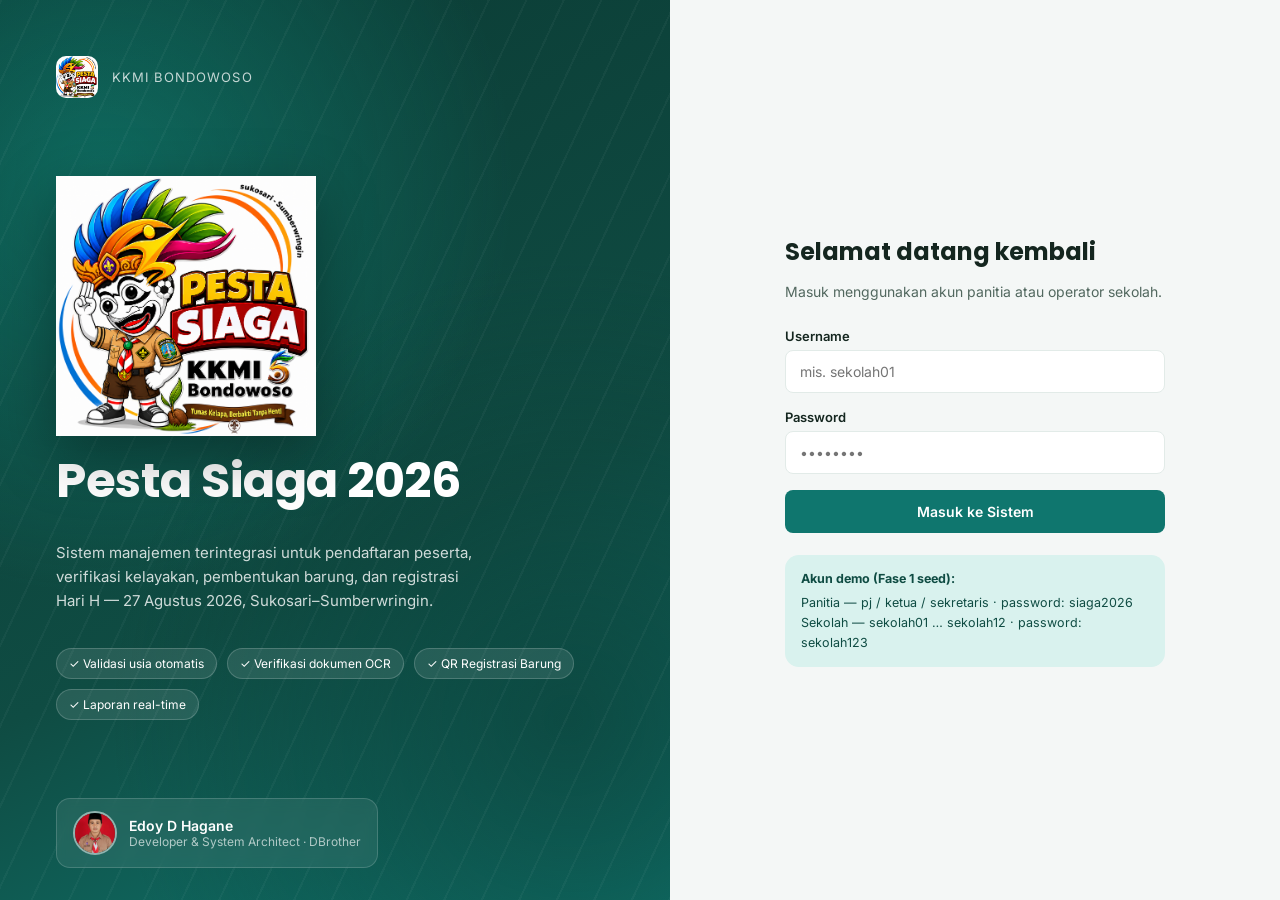
==== index.html @ be88056a "Add files via upload" ====
<!DOCTYPE html>
<html lang="id">
<head>
<meta charset="UTF-8">
<title>Pesta Siaga 2026 — Login</title>
<meta name="viewport" content="width=device-width, initial-scale=1.0">
<link rel="preconnect" href="https://fonts.googleapis.com">
<link href="https://fonts.googleapis.com/css2?family=Poppins:wght@600;700;800&family=Inter:wght@400;500;600;700&family=JetBrains+Mono:wght@600;700&display=swap" rel="stylesheet">
<link rel="stylesheet" href="css/style.css">
</head>
<body>

<div class="login-shell">

  <div class="login-hero">
    <div class="hero-top">
      <img src="assets/logo.png" alt="Logo Pesta Siaga">
      <span>KKMI Bondowoso</span>
    </div>

    <div class="hero-main">
      <img class="hero-logo" src="assets/logo.png" alt="Pesta Siaga 2026">
      <h1>Pesta Siaga 2026</h1>
      <p>Sistem manajemen terintegrasi untuk pendaftaran peserta, verifikasi kelayakan, pembentukan barung, dan registrasi Hari H — 27 Agustus 2026, Sukosari–Sumberwringin.</p>

      <div class="hero-features">
        <span>✓ Validasi usia otomatis</span>
        <span>✓ Verifikasi dokumen OCR</span>
        <span>✓ QR Registrasi Barung</span>
        <span>✓ Laporan real-time</span>
      </div>
    </div>

    <div class="dev-card">
      <img src="assets/developer.png" alt="Edoy D Hagane">
      <div>
        <div class="dev-name">Edoy D Hagane</div>
        <div class="dev-role">Developer &amp; System Architect · DBrother</div>
      </div>
    </div>
  </div>

  <div class="login-panel">
    <div class="login-card">
      <h2>Selamat datang kembali</h2>
      <p class="sub">Masuk menggunakan akun panitia atau operator sekolah.</p>

      <div id="errorBox" class="error-box"></div>

      <form id="loginForm">
        <div class="field">
          <label for="username">Username</label>
          <input id="username" type="text" autocomplete="username" required placeholder="mis. sekolah01">
        </div>

        <div class="field">
          <label for="password">Password</label>
          <input id="password" type="password" autocomplete="current-password" required placeholder="••••••••">
        </div>

        <button id="submitBtn" type="submit" class="btn-primary">Masuk ke Sistem</button>
      </form>

      <div class="hint-box">
        <b>Akun demo (Fase 1 seed):</b>
        Panitia — pj / ketua / sekretaris · password: siaga2026<br>
        Sekolah — sekolah01 … sekolah12 · password: sekolah123
      </div>
    </div>
  </div>

</div>

<script src="js/api.js"></script>
<script src="js/auth.js"></script>
</body>
</html>
---- css/style.css ----
/* =========================================================
   PESTA SIAGA 2026 — Design Tokens
   Palet diturunkan dari identitas logo & mockup: hijau tunas
   kelapa/pramuka sebagai warna inti, dengan aksen status
   verifikasi (kuning/oranye/merah/hijau) untuk data.
   ========================================================= */

:root {
  --forest-900: #0b3b34;
  --forest-800: #0f4c43;
  --teal-700: #0f766e;
  --teal-500: #14b8a6;
  --teal-100: #d9f2ee;

  --cream: #f4f7f6;
  --white: #ffffff;
  --ink-900: #14261f;
  --ink-600: #52685f;
  --ink-400: #8ea39a;
  --line: #e2ebe8;

  --amber: #f59e0b;
  --orange: #f97316;
  --red: #dc2626;
  --green: #22c55e;

  --font-display: 'Poppins', sans-serif;
  --font-body: 'Inter', sans-serif;
  --font-mono: 'JetBrains Mono', monospace;

  --radius-lg: 20px;
  --radius-md: 14px;
  --radius-sm: 8px;

  --shadow-card: 0 4px 24px rgba(15, 76, 67, 0.08);
  --shadow-pop: 0 12px 40px rgba(15, 76, 67, 0.16);
}

* { box-sizing: border-box; }

body {
  margin: 0;
  font-family: var(--font-body);
  color: var(--ink-900);
  background: var(--cream);
  -webkit-font-smoothing: antialiased;
}

h1, h2, h3, h4 { font-family: var(--font-display); margin: 0; }

a { color: inherit; text-decoration: none; }

button { font-family: var(--font-body); cursor: pointer; }

:focus-visible {
  outline: 3px solid var(--teal-500);
  outline-offset: 2px;
}

@media (prefers-reduced-motion: reduce) {
  *, *::before, *::after {
    animation-duration: 0.001ms !important;
    transition-duration: 0.001ms !important;
  }
}

/* =========================================================
   LOGIN PAGE
   ========================================================= */

.login-shell {
  min-height: 100vh;
  display: grid;
  grid-template-columns: 1.1fr 1fr;
}

@media (max-width: 900px) {
  .login-shell { grid-template-columns: 1fr; }
  .login-hero { min-height: 320px; }
}

.login-hero {
  position: relative;
  background:
    radial-gradient(circle at 15% 20%, rgba(20, 184, 166, 0.35), transparent 45%),
    radial-gradient(circle at 85% 80%, rgba(11, 59, 52, 0.6), transparent 50%),
    linear-gradient(155deg, var(--forest-900), var(--forest-800) 60%, var(--teal-700));
  color: var(--white);
  padding: 56px 56px 32px;
  display: flex;
  flex-direction: column;
  justify-content: space-between;
  overflow: hidden;
}

.login-hero::before {
  content: '';
  position: absolute;
  inset: 0;
  background-image:
    repeating-linear-gradient(115deg, rgba(255,255,255,0.035) 0 2px, transparent 2px 34px);
  pointer-events: none;
}

.hero-top { display: flex; align-items: center; gap: 14px; }

.hero-top img { width: 42px; height: 42px; border-radius: 10px; object-fit: cover; }

.hero-top span { font-size: 13px; letter-spacing: 0.08em; opacity: 0.75; text-transform: uppercase; }

.hero-main { display: flex; flex-direction: column; align-items: flex-start; gap: 20px; margin: auto 0; }

.hero-logo { width: min(260px, 60%); filter: drop-shadow(0 18px 30px rgba(0,0,0,0.35)); }

.hero-main h1 {
  font-size: clamp(32px, 4.5vw, 48px);
  line-height: 1.05;
  letter-spacing: -0.01em;
}

.hero-main p {
  max-width: 420px;
  font-size: 15px;
  line-height: 1.6;
  color: rgba(255,255,255,0.8);
}

.hero-features { display: flex; flex-wrap: wrap; gap: 10px; }

.hero-features span {
  font-size: 12px;
  padding: 7px 12px;
  border-radius: 999px;
  background: rgba(255,255,255,0.1);
  border: 1px solid rgba(255,255,255,0.18);
}

.dev-card {
  display: flex;
  align-items: center;
  gap: 12px;
  background: rgba(255,255,255,0.08);
  border: 1px solid rgba(255,255,255,0.16);
  border-radius: var(--radius-md);
  padding: 12px 16px;
  width: fit-content;
  backdrop-filter: blur(6px);
}

.dev-card img {
  width: 44px; height: 44px; border-radius: 50%;
  object-fit: cover; border: 2px solid rgba(255,255,255,0.5);
}

.dev-card .dev-name { font-weight: 600; font-size: 14px; }
.dev-card .dev-role { font-size: 12px; color: rgba(255,255,255,0.65); }

.login-panel {
  display: flex;
  align-items: center;
  justify-content: center;
  padding: 40px;
}

.login-card { width: 100%; max-width: 380px; }

.login-card h2 { font-size: 24px; margin-bottom: 6px; }
.login-card .sub { color: var(--ink-600); font-size: 14px; margin-bottom: 28px; }

.field { margin-bottom: 16px; }

.field label {
  display: block; font-size: 13px; font-weight: 600;
  margin-bottom: 6px; color: var(--ink-900);
}

.field input {
  width: 100%; padding: 12px 14px; font-size: 14px;
  border: 1.5px solid var(--line); border-radius: var(--radius-sm);
  font-family: var(--font-body); background: var(--white);
  transition: border-color 0.15s;
}

.field input:focus { border-color: var(--teal-500); }

.btn-primary {
  width: 100%; padding: 13px; border: none; border-radius: var(--radius-sm);
  background: var(--teal-700); color: var(--white); font-weight: 600;
  font-size: 14px; transition: background 0.15s, transform 0.1s;
}

.btn-primary:hover { background: var(--forest-800); }
.btn-primary:active { transform: scale(0.99); }
.btn-primary:disabled { opacity: 0.6; cursor: not-allowed; }

.error-box {
  background: #fef2f2; border: 1px solid #fecaca; color: var(--red);
  font-size: 13px; padding: 10px 12px; border-radius: var(--radius-sm);
  margin-bottom: 16px; display: none;
}

.error-box.show { display: block; }

.hint-box {
  margin-top: 22px; padding: 14px 16px; border-radius: var(--radius-md);
  background: var(--teal-100); font-size: 12.5px; color: var(--forest-800); line-height: 1.6;
}

.hint-box b { display: block; margin-bottom: 4px; }

/* =========================================================
   DASHBOARD SHELL
   ========================================================= */

.app-shell { display: grid; grid-template-columns: 260px 1fr; min-height: 100vh; }

@media (max-width: 960px) { .app-shell { grid-template-columns: 1fr; } .sidebar { display: none; } }

.sidebar {
  background: linear-gradient(185deg, var(--forest-900), var(--forest-800));
  color: var(--white);
  display: flex; flex-direction: column;
  padding: 24px 18px;
  position: sticky; top: 0; height: 100vh;
}

.sidebar-brand { display: flex; align-items: center; gap: 10px; padding: 0 6px 22px; }
.sidebar-brand img { width: 38px; height: 38px; border-radius: 9px; }
.sidebar-brand div span { display: block; }
.sidebar-brand .name { font-family: var(--font-display); font-weight: 600; font-size: 14.5px; }
.sidebar-brand .tag { font-size: 11px; opacity: 0.6; }

.nav-group { margin-bottom: 18px; }
.nav-group-label {
  font-size: 10.5px; letter-spacing: 0.09em; text-transform: uppercase;
  opacity: 0.45; padding: 8px 12px 6px;
}

.nav-item {
  display: flex; align-items: center; gap: 10px;
  padding: 10px 12px; border-radius: var(--radius-sm);
  font-size: 13.5px; color: rgba(255,255,255,0.82);
  margin-bottom: 2px; transition: background 0.15s;
}

.nav-item:hover { background: rgba(255,255,255,0.07); }
.nav-item.active { background: var(--teal-700); color: var(--white); font-weight: 600; }

.sidebar-footer { margin-top: auto; }

.sidebar .dev-card { background: rgba(255,255,255,0.06); }

.main {
  padding: 26px 32px 60px;
  min-width: 0;
}

.topbar {
  display: flex; align-items: center; justify-content: space-between;
  margin-bottom: 24px; flex-wrap: wrap; gap: 14px;
}

.topbar h1 { font-size: 22px; }
.topbar .sub { color: var(--ink-600); font-size: 13.5px; margin-top: 2px; }

.topbar-right { display: flex; align-items: center; gap: 14px; }

.role-select {
  padding: 9px 14px; border-radius: var(--radius-sm); border: 1.5px solid var(--line);
  background: var(--white); font-size: 13px; font-weight: 500;
}

.avatar {
  width: 38px; height: 38px; border-radius: 50%;
  background: var(--teal-700); color: var(--white);
  display: flex; align-items: center; justify-content: center;
  font-weight: 700; font-size: 14px; font-family: var(--font-display);
}

.logout-btn {
  border: 1.5px solid var(--line); background: var(--white);
  padding: 9px 14px; border-radius: var(--radius-sm); font-size: 13px; font-weight: 600;
  color: var(--ink-600);
}
.logout-btn:hover { border-color: var(--red); color: var(--red); }

/* stat cards */
.stat-grid {
  display: grid; grid-template-columns: repeat(auto-fit, minmax(180px, 1fr));
  gap: 16px; margin-bottom: 22px;
}

.stat-card {
  background: var(--white); border-radius: var(--radius-md); padding: 18px;
  box-shadow: var(--shadow-card); border: 1px solid var(--line);
}

.stat-card .icon {
  width: 36px; height: 36px; border-radius: 10px;
  display: flex; align-items: center; justify-content: center;
  font-size: 16px; margin-bottom: 12px;
}

.stat-card .value { font-family: var(--font-mono); font-size: 26px; font-weight: 700; }
.stat-card .label { font-size: 12.5px; color: var(--ink-600); margin-top: 2px; }
.stat-card .delta { font-size: 11.5px; margin-top: 6px; font-weight: 600; }

/* content grid */
.content-grid {
  display: grid; grid-template-columns: 1.1fr 1fr; gap: 18px; margin-bottom: 18px;
}

@media (max-width: 1100px) { .content-grid { grid-template-columns: 1fr; } }

.panel {
  background: var(--white); border-radius: var(--radius-md);
  border: 1px solid var(--line); box-shadow: var(--shadow-card);
  padding: 20px;
}

.panel h3 { font-size: 15px; margin-bottom: 2px; }
.panel .panel-sub { font-size: 12.5px; color: var(--ink-600); margin-bottom: 16px; }

/* donut chart (signature element) */
.donut-wrap { display: flex; align-items: center; gap: 22px; flex-wrap: wrap; }

.donut-legend { display: flex; flex-direction: column; gap: 9px; font-size: 12.5px; flex: 1; min-width: 160px; }
.donut-legend .row { display: flex; align-items: center; justify-content: space-between; gap: 10px; }
.donut-legend .row .dot { width: 9px; height: 9px; border-radius: 50%; display: inline-block; margin-right: 7px; }
.donut-legend .row .left { display: flex; align-items: center; color: var(--ink-600); }
.donut-legend .row .val { font-family: var(--font-mono); font-weight: 700; }

/* progress list (sekolah) */
.progress-row { margin-bottom: 14px; }
.progress-row:last-child { margin-bottom: 0; }
.progress-row .top { display: flex; justify-content: space-between; font-size: 13px; margin-bottom: 6px; }
.progress-row .top .pct { font-family: var(--font-mono); color: var(--ink-600); }
.progress-track { height: 7px; border-radius: 99px; background: var(--line); overflow: hidden; }
.progress-fill { height: 100%; border-radius: 99px; background: var(--teal-500); transition: width 0.6s ease; }

/* need-action list */
.action-item {
  display: flex; align-items: center; justify-content: space-between;
  padding: 11px 4px; border-bottom: 1px solid var(--line); font-size: 13px;
}
.action-item:last-child { border-bottom: none; }
.action-item .who { font-weight: 600; }
.action-item .meta { font-size: 11.5px; color: var(--ink-600); margin-top: 2px; }

.badge {
  font-size: 11px; font-weight: 700; padding: 4px 9px; border-radius: 999px;
  white-space: nowrap;
}

.empty-note { text-align: center; color: var(--ink-400); font-size: 13px; padding: 24px 0; }

.loading-note { text-align: center; color: var(--ink-400); font-size: 13px; padding: 24px 0; }
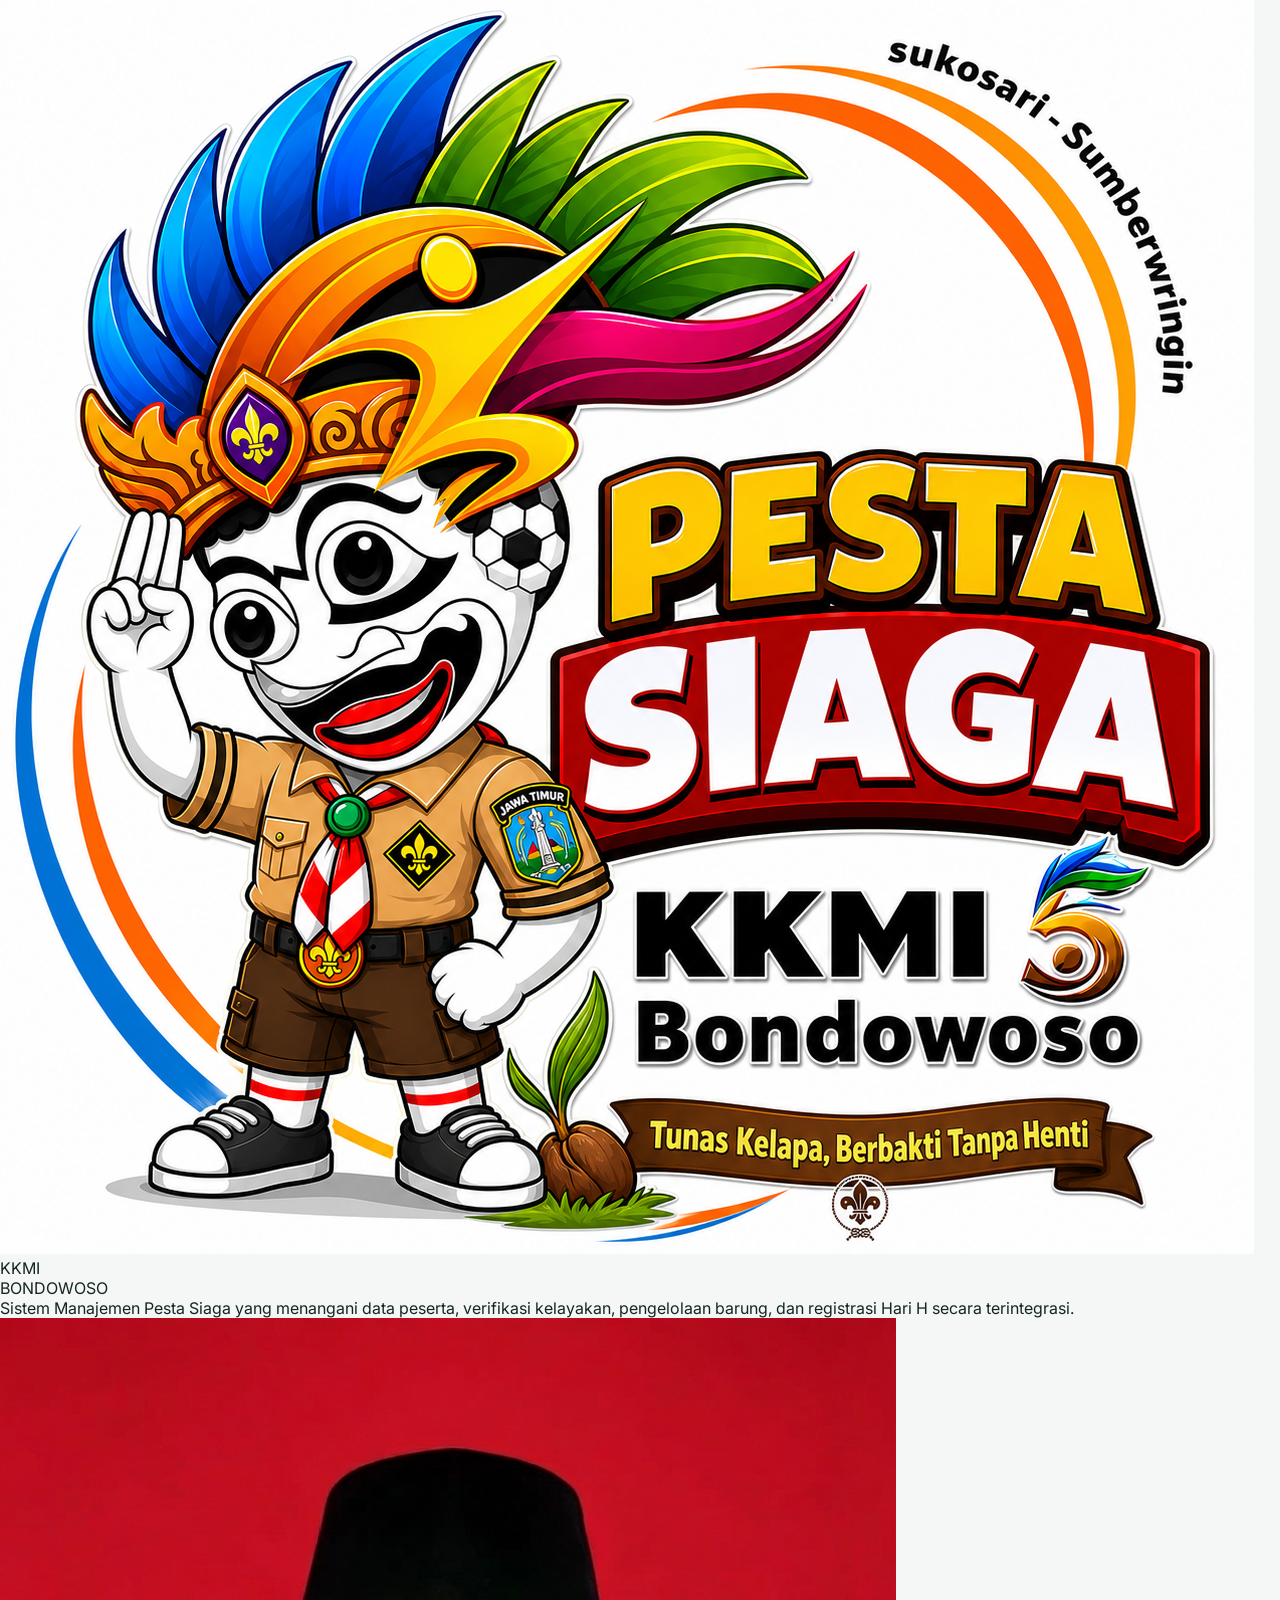
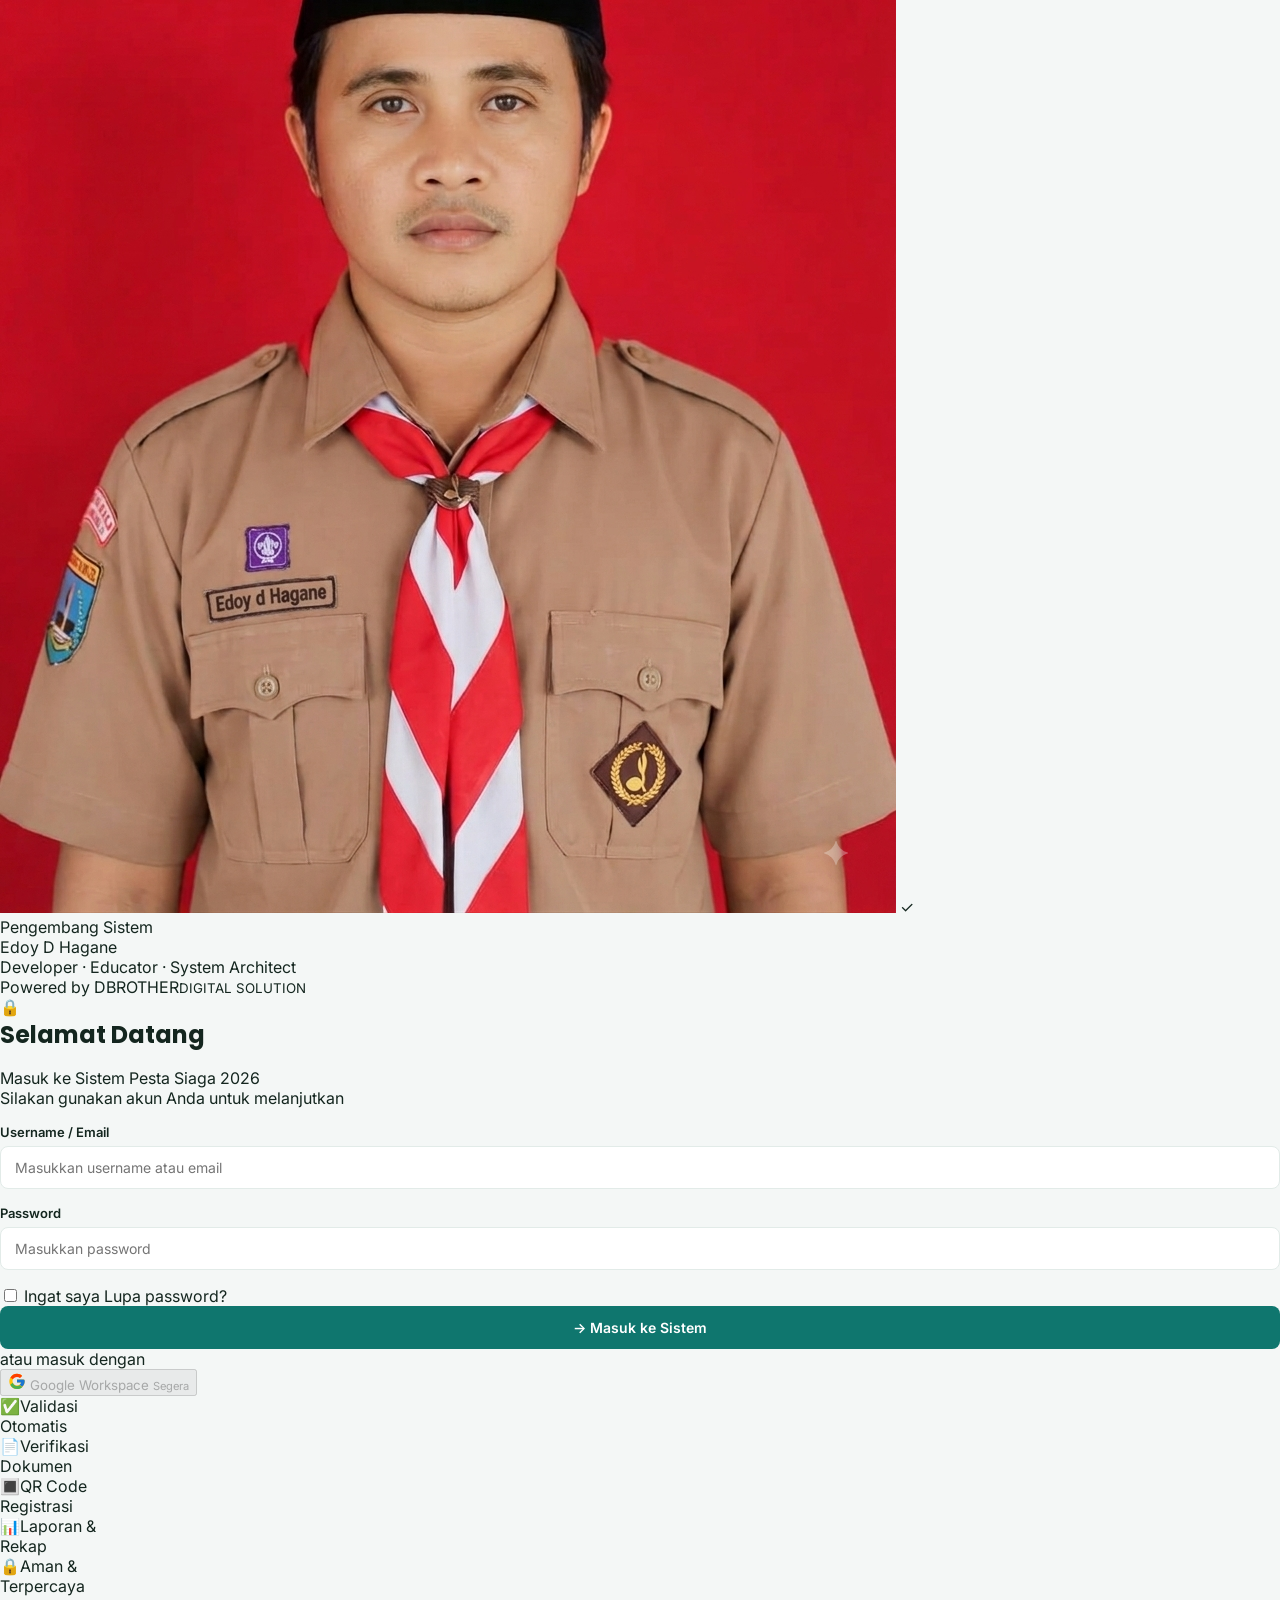
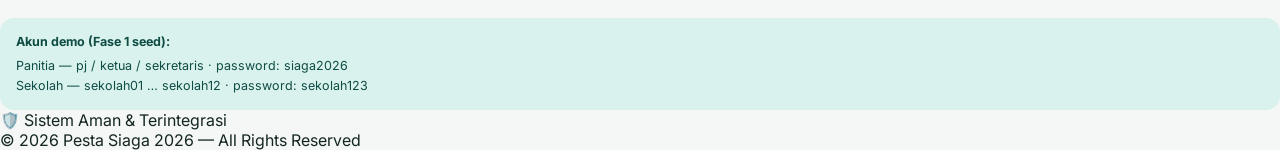
==== commit 725adb4f: "Update index.html" ====
--- a/index.html
+++ b/index.html
@@ -10,61 +10,89 @@
 </head>
 <body>
 
-<div class="login-shell">
+<div class="login-shell-v2">
 
-  <div class="login-hero">
-    <div class="hero-top">
+  <div class="login-hero-v2">
+    <div class="hero-top-v2">
       <img src="assets/logo.png" alt="Logo Pesta Siaga">
-      <span>KKMI Bondowoso</span>
+      <span>KKMI<br>BONDOWOSO</span>
     </div>
 
-    <div class="hero-main">
-      <img class="hero-logo" src="assets/logo.png" alt="Pesta Siaga 2026">
-      <h1>Pesta Siaga 2026</h1>
-      <p>Sistem manajemen terintegrasi untuk pendaftaran peserta, verifikasi kelayakan, pembentukan barung, dan registrasi Hari H — 27 Agustus 2026, Sukosari–Sumberwringin.</p>
-
-      <div class="hero-features">
-        <span>✓ Validasi usia otomatis</span>
-        <span>✓ Verifikasi dokumen OCR</span>
-        <span>✓ QR Registrasi Barung</span>
-        <span>✓ Laporan real-time</span>
-      </div>
+    <div class="hero-main-v2">
+      <div class="hero-tagline-v2">Sistem Manajemen Pesta Siaga yang menangani data peserta, verifikasi kelayakan, pengelolaan barung, dan registrasi Hari H secara terintegrasi.</div>
     </div>
 
-    <div class="dev-card">
-      <img src="assets/developer.png" alt="Edoy D Hagane">
-      <div>
-        <div class="dev-name">Edoy D Hagane</div>
-        <div class="dev-role">Developer &amp; System Architect · DBrother</div>
+    <div class="dev-card-v2">
+      <div class="dev-card-v2-left">
+        <div class="dev-photo-wrap">
+          <img src="assets/developer.png" alt="Edoy D Hagane">
+          <span class="verified-badge">✓</span>
+        </div>
+        <div>
+          <div class="dev-label">Pengembang Sistem</div>
+          <div class="dev-name-v2">Edoy D Hagane</div>
+          <div class="dev-role-v2">Developer · Educator · System Architect</div>
+        </div>
+      </div>
+      <div class="dev-card-v2-right">
+        <span class="powered-label">Powered by</span>
+        <span class="dbrother-mark">DB<span>ROTHER</span><small>DIGITAL SOLUTION</small></span>
       </div>
     </div>
   </div>
 
-  <div class="login-panel">
-    <div class="login-card">
-      <h2>Selamat datang kembali</h2>
-      <p class="sub">Masuk menggunakan akun panitia atau operator sekolah.</p>
+  <div class="login-panel-v2">
+    <div class="login-card-v2">
+
+      <div class="lock-badge">🔒</div>
+      <h2>Selamat Datang</h2>
+      <p class="sub">Masuk ke Sistem Pesta Siaga 2026<br><span>Silakan gunakan akun Anda untuk melanjutkan</span></p>
 
       <div id="errorBox" class="error-box"></div>
 
       <form id="loginForm">
         <div class="field">
-          <label for="username">Username</label>
-          <input id="username" type="text" autocomplete="username" required placeholder="mis. sekolah01">
+          <label for="username">Username / Email</label>
+          <input id="username" type="text" autocomplete="username" required placeholder="Masukkan username atau email">
         </div>
 
         <div class="field">
           <label for="password">Password</label>
-          <input id="password" type="password" autocomplete="current-password" required placeholder="••••••••">
+          <input id="password" type="password" autocomplete="current-password" required placeholder="Masukkan password">
         </div>
 
-        <button id="submitBtn" type="submit" class="btn-primary">Masuk ke Sistem</button>
+        <div class="row-between">
+          <label class="remember-label"><input type="checkbox" id="remember"> Ingat saya</label>
+          <a href="#" class="forgot-link" id="forgotLink">Lupa password?</a>
+        </div>
+
+        <button id="submitBtn" type="submit" class="btn-primary">→ Masuk ke Sistem</button>
       </form>
+
+      <div class="divider-v2"><span>atau masuk dengan</span></div>
+
+      <button class="btn-google" disabled title="Login Google Workspace memerlukan konfigurasi OAuth terpisah">
+        <svg width="18" height="18" viewBox="0 0 48 48"><path fill="#FFC107" d="M43.6 20.5H42V20H24v8h11.3C33.7 32.9 29.3 36 24 36c-6.6 0-12-5.4-12-12s5.4-12 12-12c3.1 0 5.9 1.2 8 3.1l5.7-5.7C34.5 6.5 29.5 4.5 24 4.5 12.7 4.5 3.5 13.7 3.5 25S12.7 45.5 24 45.5S44.5 36.3 44.5 25c0-1.5-.2-3-.9-4.5z"/><path fill="#FF3D00" d="m6.3 14.7 6.6 4.8C14.6 15.9 18.9 13 24 13c3.1 0 5.9 1.2 8 3.1l5.7-5.7C34.5 6.5 29.5 4.5 24 4.5c-7.7 0-14.4 4.4-17.7 10.8z"/><path fill="#4CAF50" d="M24 45.5c5.4 0 10.3-1.9 14-5.1l-6.5-5.4c-2 1.4-4.6 2.2-7.5 2.2-5.3 0-9.7-3.6-11.3-8.5l-6.6 5.1C9.5 41 16.2 45.5 24 45.5z"/><path fill="#1976D2" d="M43.6 20.5H42V20H24v8h11.3c-.8 2.3-2.3 4.3-4.3 5.6l6.5 5.4C41.5 36.1 44.5 31 44.5 25c0-1.5-.2-3-.9-4.5z"/></svg>
+        Google Workspace <small>Segera</small>
+      </button>
+
+      <div class="feature-icons-v2">
+        <div><span>✅</span>Validasi<br>Otomatis</div>
+        <div><span>📄</span>Verifikasi<br>Dokumen</div>
+        <div><span>🔳</span>QR Code<br>Registrasi</div>
+        <div><span>📊</span>Laporan &amp;<br>Rekap</div>
+        <div><span>🔒</span>Aman &amp;<br>Terpercaya</div>
+      </div>
 
       <div class="hint-box">
         <b>Akun demo (Fase 1 seed):</b>
         Panitia — pj / ketua / sekretaris · password: siaga2026<br>
         Sekolah — sekolah01 … sekolah12 · password: sekolah123
+      </div>
+
+      <div class="footer-trust">
+        🛡️ Sistem Aman &amp; Terintegrasi<br>
+        © 2026 Pesta Siaga 2026 — All Rights Reserved
       </div>
     </div>
   </div>
--- a/css/style.css
+++ b/css/style.css
@@ -355,3 +355,102 @@
 .empty-note { text-align: center; color: var(--ink-400); font-size: 13px; padding: 24px 0; }
 
 .loading-note { text-align: center; color: var(--ink-400); font-size: 13px; padding: 24px 0; }
+
+/* =========================================================
+   FASE 5 — Form, Tabel, Modal, Tab
+   ========================================================= */
+
+.tabs { display: flex; gap: 4px; border-bottom: 1.5px solid var(--line); margin-bottom: 20px; flex-wrap: wrap; }
+
+.tab-btn {
+  padding: 10px 16px; font-size: 13.5px; font-weight: 600; color: var(--ink-600);
+  border: none; background: none; border-bottom: 2.5px solid transparent; margin-bottom: -1.5px;
+}
+.tab-btn.active { color: var(--teal-700); border-bottom-color: var(--teal-700); }
+
+.tab-panel { display: none; }
+.tab-panel.active { display: block; }
+
+.card-row { display: flex; justify-content: space-between; align-items: center; margin-bottom: 18px; flex-wrap: wrap; gap: 10px; }
+.card-row h2 { font-size: 19px; }
+.card-row .sub { font-size: 13px; color: var(--ink-600); margin-top: 2px; }
+
+.btn-secondary {
+  padding: 10px 16px; border-radius: var(--radius-sm); border: 1.5px solid var(--teal-700);
+  background: var(--white); color: var(--teal-700); font-weight: 600; font-size: 13px;
+}
+.btn-secondary:hover { background: var(--teal-100); }
+
+.btn-sm { padding: 6px 11px; font-size: 12px; border-radius: 7px; }
+.btn-danger-outline { border-color: var(--red); color: var(--red); background: var(--white); }
+.btn-danger-outline:hover { background: #fef2f2; }
+
+.form-grid { display: grid; grid-template-columns: 1fr 1fr; gap: 14px 16px; }
+.form-grid.single { grid-template-columns: 1fr; }
+@media (max-width: 640px) { .form-grid { grid-template-columns: 1fr; } }
+
+.form-grid .field-full { grid-column: 1 / -1; }
+
+.form-grid label { display: block; font-size: 12.5px; font-weight: 600; margin-bottom: 6px; }
+
+.form-grid input, .form-grid select {
+  width: 100%; padding: 10px 12px; font-size: 13.5px; border: 1.5px solid var(--line);
+  border-radius: var(--radius-sm); font-family: var(--font-body); background: var(--white);
+}
+.form-grid input:focus, .form-grid select:focus { border-color: var(--teal-500); }
+
+.usia-preview { font-size: 12.5px; margin-top: 6px; padding: 8px 10px; border-radius: 8px; }
+.usia-preview.ok { background: #dcfce7; color: #15803d; }
+.usia-preview.bad { background: #fee2e2; color: #b91c1c; }
+
+table.data-table { width: 100%; border-collapse: collapse; font-size: 13px; }
+.data-table th {
+  text-align: left; font-size: 11.5px; text-transform: uppercase; letter-spacing: 0.04em;
+  color: var(--ink-400); padding: 10px 12px; border-bottom: 1.5px solid var(--line);
+}
+.data-table td { padding: 12px; border-bottom: 1px solid var(--line); vertical-align: middle; }
+.data-table tr:last-child td { border-bottom: none; }
+.data-table .row-actions { display: flex; gap: 6px; flex-wrap: wrap; }
+
+.pill { display: inline-flex; align-items: center; gap: 6px; padding: 5px 10px; border-radius: 999px; font-size: 11.5px; font-weight: 700; }
+
+.pendamping-grid { display: grid; grid-template-columns: repeat(auto-fit, minmax(220px, 1fr)); gap: 14px; }
+.pendamping-card { border: 1.5px solid var(--line); border-radius: var(--radius-md); padding: 16px; }
+.pendamping-card .role-tag { font-size: 11px; font-weight: 700; color: var(--teal-700); text-transform: uppercase; letter-spacing: 0.05em; }
+.pendamping-card .name { font-size: 15px; font-weight: 700; margin: 6px 0 2px; }
+.pendamping-card .phone { font-size: 12.5px; color: var(--ink-600); }
+.pendamping-card .empty { color: var(--ink-400); font-size: 13px; font-style: italic; }
+
+.modal-overlay {
+  position: fixed; inset: 0; background: rgba(11, 59, 52, 0.45);
+  display: flex; align-items: center; justify-content: center; padding: 20px; z-index: 100;
+}
+.modal-box {
+  background: var(--white); border-radius: var(--radius-lg); padding: 26px;
+  width: 100%; max-width: 540px; max-height: 88vh; overflow-y: auto; box-shadow: var(--shadow-pop);
+}
+.modal-box h3 { font-size: 18px; margin-bottom: 18px; }
+.modal-actions { display: flex; justify-content: flex-end; gap: 10px; margin-top: 22px; }
+
+.doc-list { display: flex; flex-direction: column; gap: 10px; margin-top: 6px; }
+.doc-item { display: flex; align-items: center; justify-content: space-between; padding: 10px 12px; border: 1px solid var(--line); border-radius: var(--radius-sm); font-size: 12.5px; }
+
+.file-drop {
+  border: 1.5px dashed var(--line); border-radius: var(--radius-sm); padding: 18px;
+  text-align: center; font-size: 12.5px; color: var(--ink-600); cursor: pointer;
+}
+.file-drop:hover { border-color: var(--teal-500); }
+
+.toast {
+  position: fixed; bottom: 24px; right: 24px; background: var(--forest-900); color: var(--white);
+  padding: 13px 18px; border-radius: var(--radius-sm); font-size: 13px; box-shadow: var(--shadow-pop);
+  z-index: 200; max-width: 320px;
+}
+.toast.error { background: var(--red); }
+
+.filter-bar { display: flex; gap: 8px; flex-wrap: wrap; margin-bottom: 16px; }
+.filter-chip {
+  padding: 7px 13px; border-radius: 999px; font-size: 12.5px; font-weight: 600;
+  border: 1.5px solid var(--line); background: var(--white); color: var(--ink-600);
+}
+.filter-chip.active { background: var(--forest-800); border-color: var(--forest-800); color: var(--white); }
